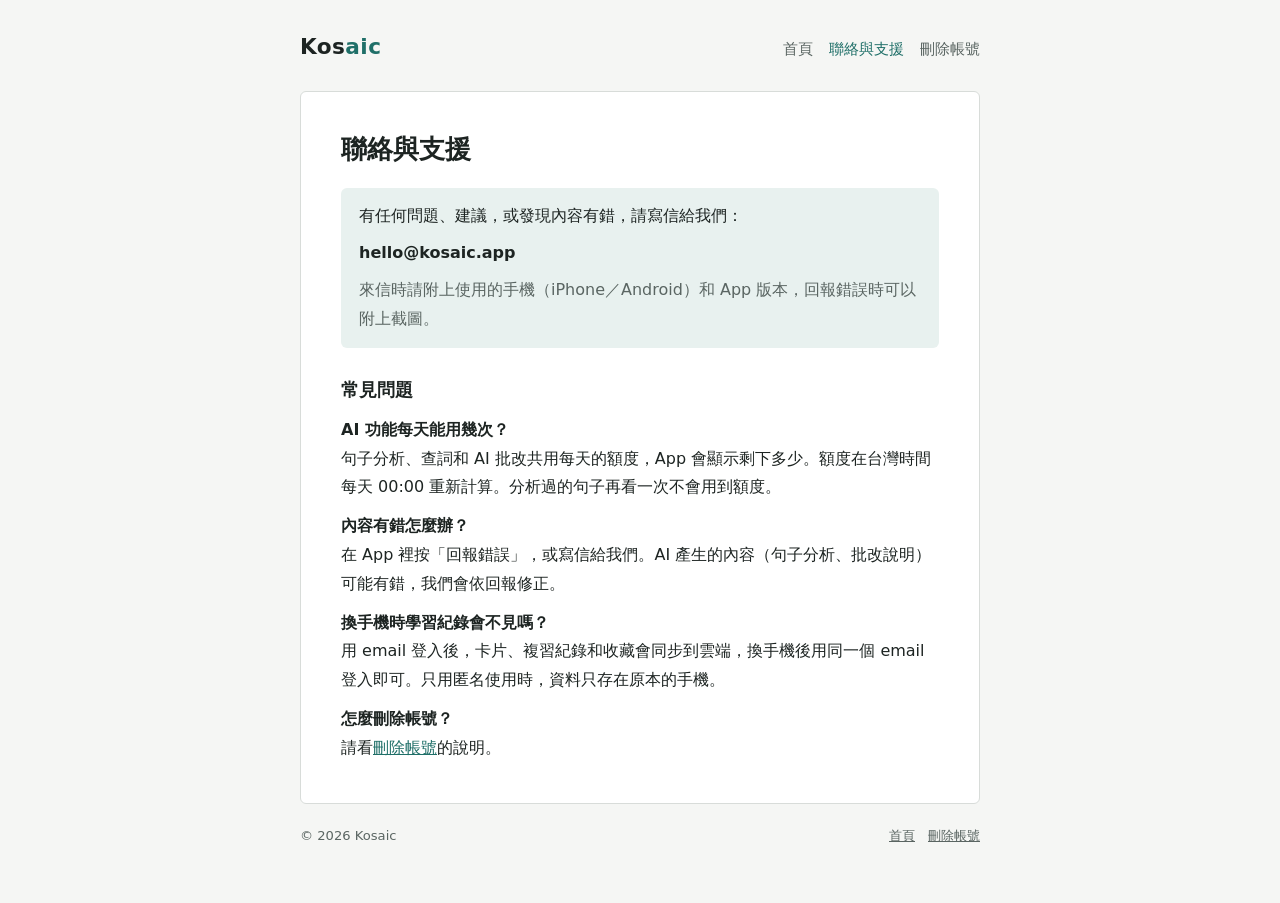
==== support.html @ 39f8cc54 "Kosaic site: home, support, delete-account pages Co-Authored-By: Claude Opus 5.5 <noreply@anthropic." ====
<!doctype html>
<html lang="zh-Hant-TW">
<head>
<meta charset="utf-8">
<meta name="viewport" content="width=device-width, initial-scale=1">
<title>Kosaic 聯絡與支援</title>
<meta name="description" content="Kosaic 的聯絡方式與常見問題。">
<link rel="stylesheet" href="style.css">
</head>
<body>
<header>
  <a class="brand" href="./">Kos<span>aic</span></a>
  <nav><a href="./">首頁</a><a href="support.html" aria-current="page">聯絡與支援</a><a href="delete-account.html">刪除帳號</a></nav>
</header>
<main>
  <h1>聯絡與支援</h1>
  <div class="box">
    <p>有任何問題、建議，或發現內容有錯，請寫信給我們：</p>
    <p class="mail">hello@kosaic.app</p>
    <p class="lead">來信時請附上使用的手機（iPhone／Android）和 App 版本，回報錯誤時可以附上截圖。</p>
  </div>
  <section>
    <h2>常見問題</h2>
    <p><strong>AI 功能每天能用幾次？</strong><br>句子分析、查詞和 AI 批改共用每天的額度，App 會顯示剩下多少。額度在台灣時間每天 00:00 重新計算。分析過的句子再看一次不會用到額度。</p>
    <p><strong>內容有錯怎麼辦？</strong><br>在 App 裡按「回報錯誤」，或寫信給我們。AI 產生的內容（句子分析、批改說明）可能有錯，我們會依回報修正。</p>
    <p><strong>換手機時學習紀錄會不見嗎？</strong><br>用 email 登入後，卡片、複習紀錄和收藏會同步到雲端，換手機後用同一個 email 登入即可。只用匿名使用時，資料只存在原本的手機。</p>
    <p><strong>怎麼刪除帳號？</strong><br>請看<a href="delete-account.html">刪除帳號</a>的說明。</p>
  </section>
</main>
<footer><span>© 2026 Kosaic</span><span><a href="./">首頁</a>　<a href="delete-account.html">刪除帳號</a></span></footer>
</body>
</html>
---- style.css ----
/* Kosaic 公開網站：說明頁用的單欄版面。中性灰綠底＋深青強調色 */
:root {
  --bg: #f5f6f4; --paper: #ffffff; --ink: #1d2422; --muted: #5a6562; --rule: #d8dcd9; --accent: #1f6f68; --tint: #e8f1ef;
  --sans: "Noto Sans TC", "PingFang TC", "Microsoft JhengHei", system-ui, sans-serif;
  color-scheme: light;
}
@media (prefers-color-scheme: dark) {
  :root { --bg: #141917; --paper: #1b2120; --ink: #e5eae8; --muted: #a0aba8; --rule: #2f3836; --accent: #6cc3b9; --tint: #1f2c2a; color-scheme: dark; }
}
* { box-sizing: border-box; }
html { -webkit-text-size-adjust: 100%; }
body { margin: 0; background: var(--bg); color: var(--ink); font-family: var(--sans); font-size: 16px; line-height: 1.8; padding-inline: 16px; padding-block: 28px 56px; }
main, header, footer { max-width: 680px; margin: 0 auto; }
header { display: flex; flex-wrap: wrap; align-items: baseline; justify-content: space-between; gap: 8px 20px; margin-bottom: 24px; }
.brand { font-weight: 700; font-size: 1.35rem; letter-spacing: .02em; color: var(--ink); text-decoration: none; }
.brand span { color: var(--accent); }
nav { display: flex; flex-wrap: wrap; gap: 4px 16px; font-size: .92rem; }
nav a { color: var(--muted); text-decoration: none; }
nav a[aria-current="page"], nav a:hover { color: var(--accent); }
main { background: var(--paper); border: 1px solid var(--rule); border-radius: 6px; padding: clamp(20px, 5vw, 40px); display: grid; gap: 22px; }
h1 { font-size: 1.6rem; line-height: 1.35; margin: 0; text-wrap: balance; }
h2 { font-size: 1.12rem; margin: 0; padding-top: 4px; }
p, ul, ol { margin: 0; }
ul, ol { padding-left: 1.3em; display: grid; gap: 6px; }
section { display: grid; gap: 10px; }
a { color: var(--accent); }
.lead { color: var(--muted); }
.box { background: var(--tint); border-radius: 6px; padding: 14px 18px; display: grid; gap: 8px; }
.mail { font-weight: 700; user-select: all; }
.table { overflow-x: auto; }
table { border-collapse: collapse; width: 100%; font-size: .93rem; }
th, td { text-align: left; vertical-align: top; padding: 8px 10px; border-bottom: 1px solid var(--rule); }
th { color: var(--muted); font-weight: 500; font-size: .85rem; }
footer { margin-top: 20px; font-size: .82rem; color: var(--muted); display: flex; flex-wrap: wrap; gap: 4px 16px; justify-content: space-between; }
footer a { color: var(--muted); }
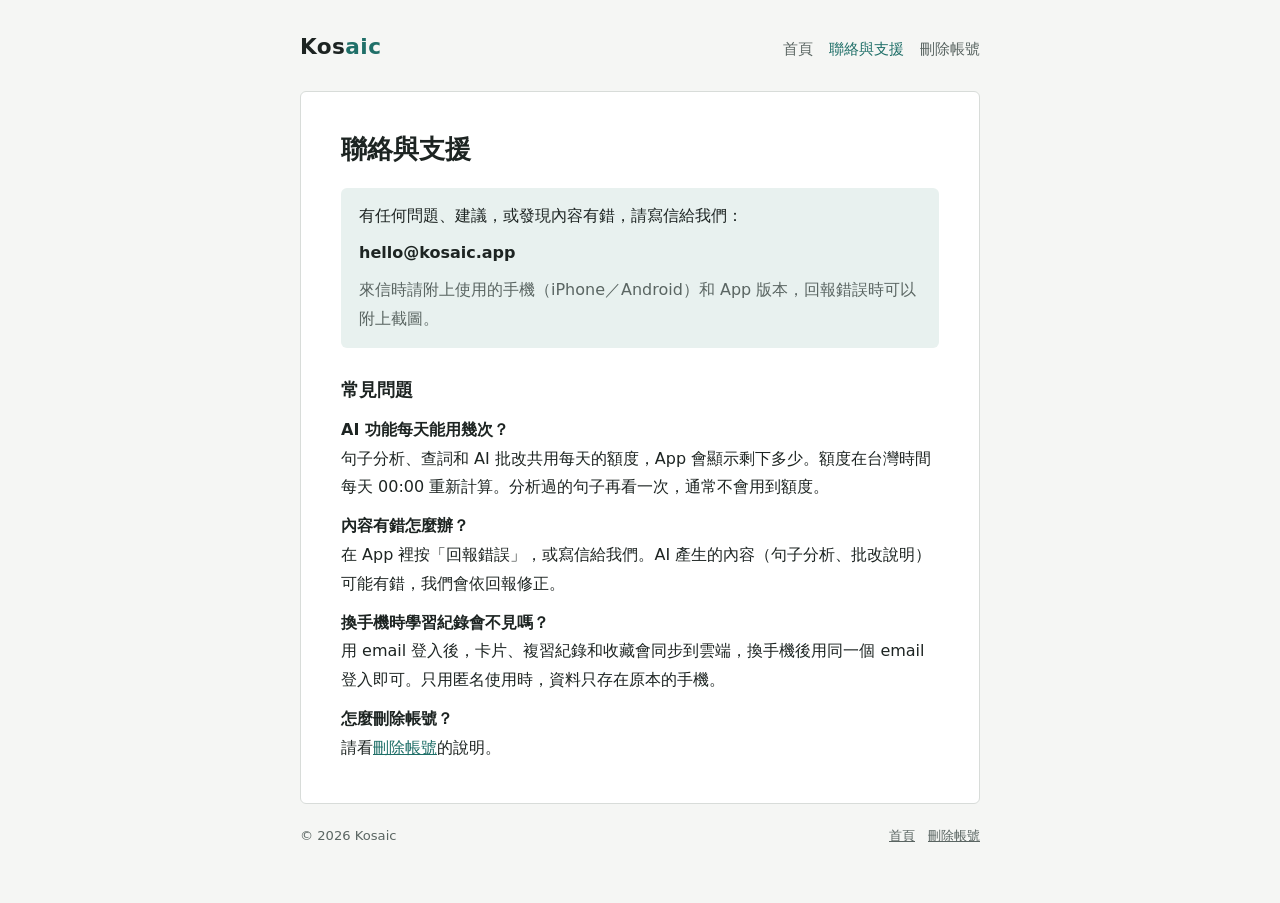
==== commit 876a613e: "Delete-account: exact in-app path; anonymous users; support FAQ wording Co-Authored-By: Claude Opus " ====
--- a/support.html
+++ b/support.html
@@ -21,7 +21,7 @@
   </div>
   <section>
     <h2>常見問題</h2>
-    <p><strong>AI 功能每天能用幾次？</strong><br>句子分析、查詞和 AI 批改共用每天的額度，App 會顯示剩下多少。額度在台灣時間每天 00:00 重新計算。分析過的句子再看一次不會用到額度。</p>
+    <p><strong>AI 功能每天能用幾次？</strong><br>句子分析、查詞和 AI 批改共用每天的額度，App 會顯示剩下多少。額度在台灣時間每天 00:00 重新計算。分析過的句子再看一次，通常不會用到額度。</p>
     <p><strong>內容有錯怎麼辦？</strong><br>在 App 裡按「回報錯誤」，或寫信給我們。AI 產生的內容（句子分析、批改說明）可能有錯，我們會依回報修正。</p>
     <p><strong>換手機時學習紀錄會不見嗎？</strong><br>用 email 登入後，卡片、複習紀錄和收藏會同步到雲端，換手機後用同一個 email 登入即可。只用匿名使用時，資料只存在原本的手機。</p>
     <p><strong>怎麼刪除帳號？</strong><br>請看<a href="delete-account.html">刪除帳號</a>的說明。</p>
